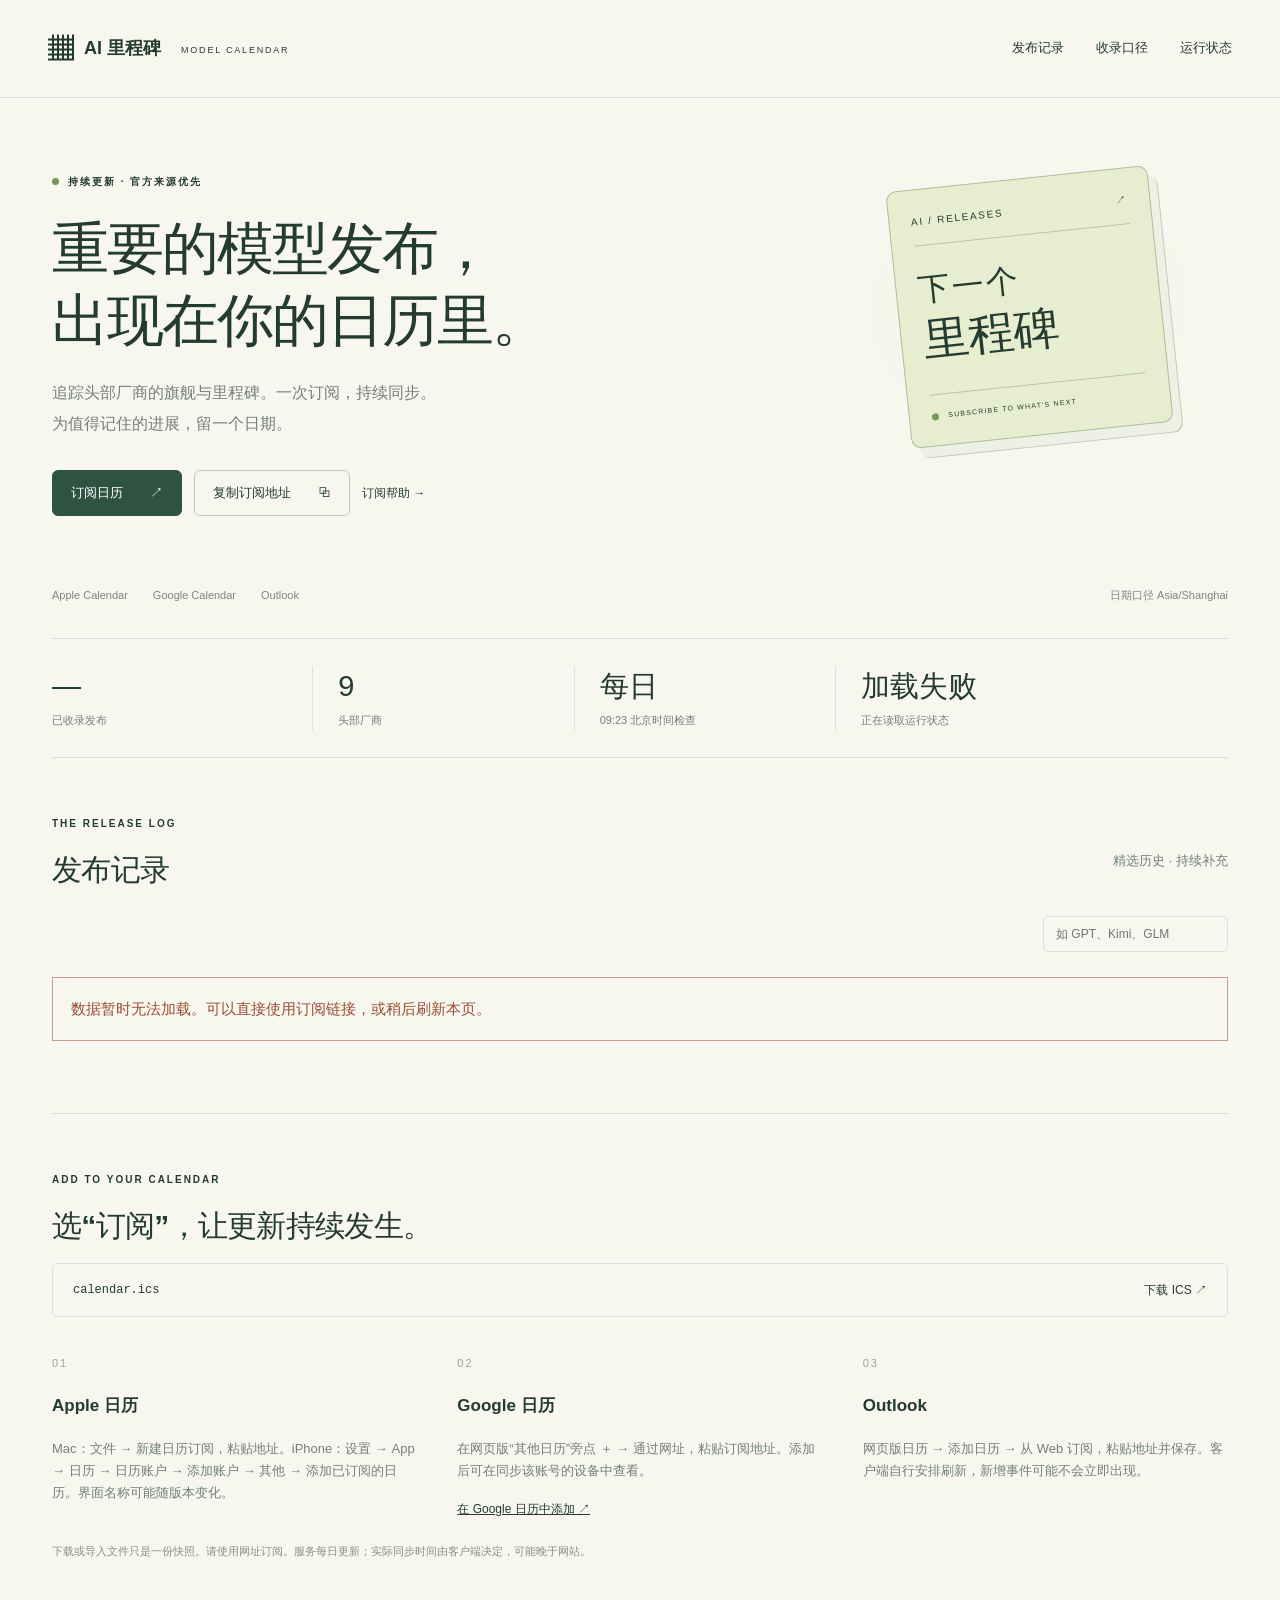
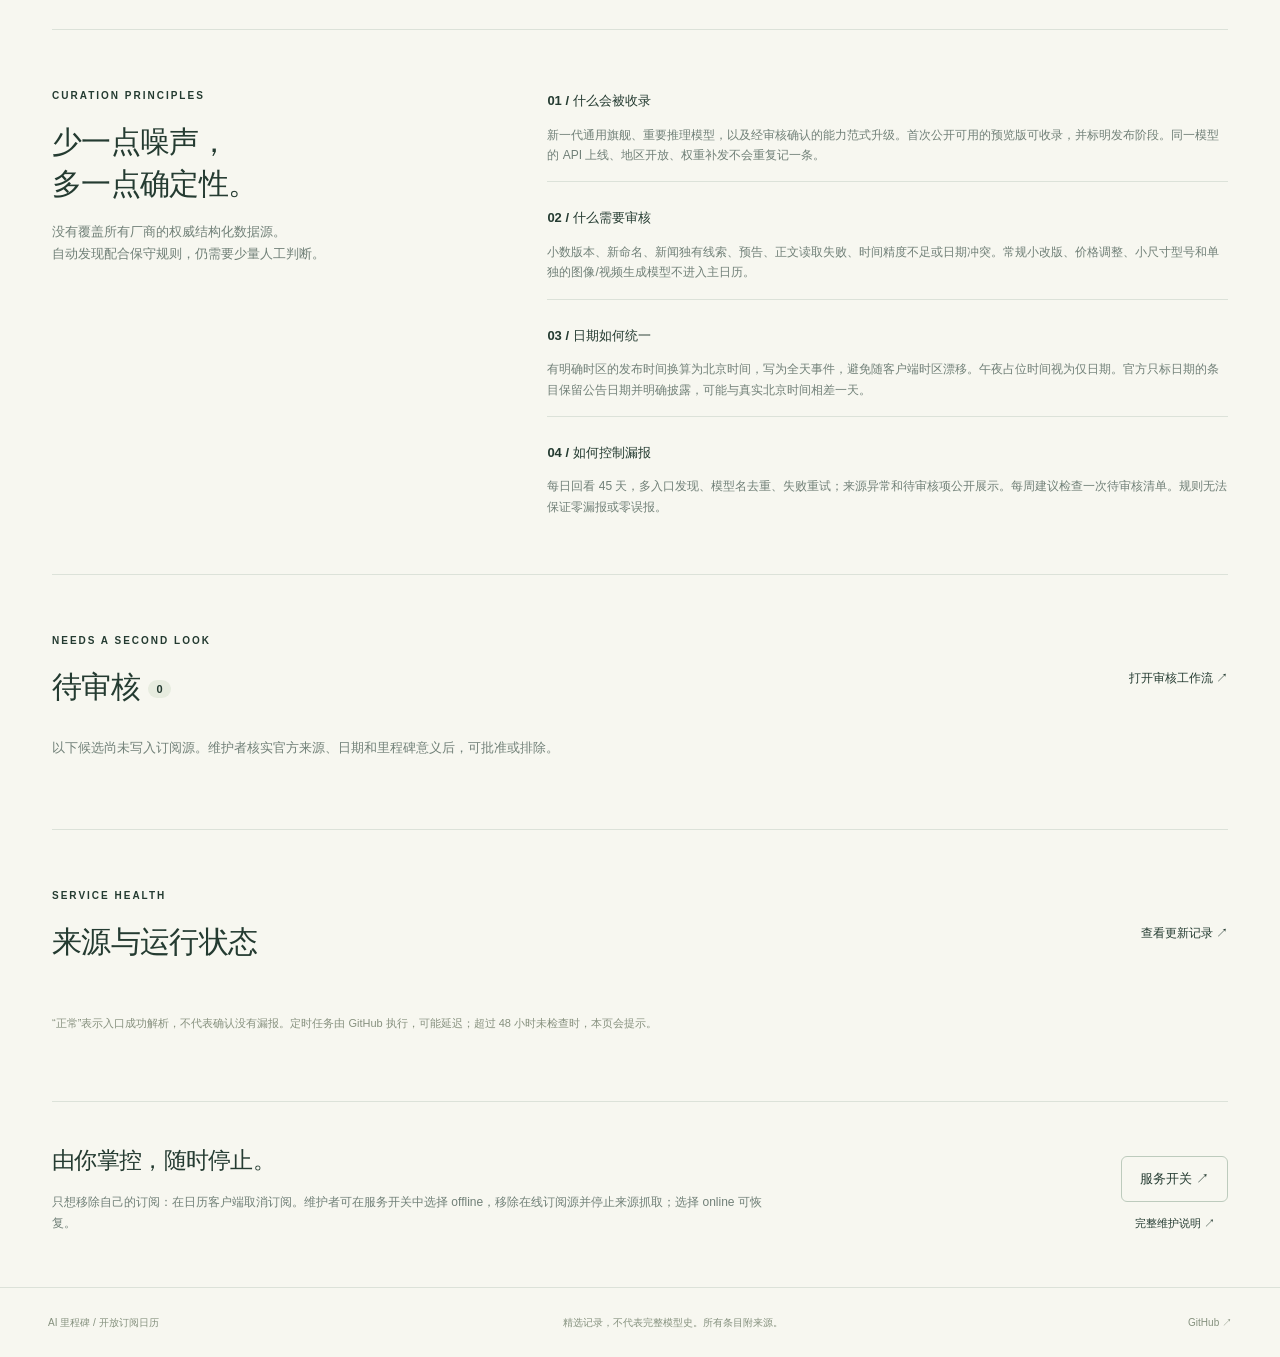
==== web/index.html @ 80b459f8 "Build AI milestone calendar with daily collection and Pages deployment" ====
<!doctype html>
<html lang="zh-CN"><head><meta charset="utf-8"><meta name="viewport" content="width=device-width,initial-scale=1"><meta name="description" content="头部 AI 大模型的旗舰与里程碑发布，订阅到你的日历。每日检查官方来源。"><meta name="color-scheme" content="light"><title>AI 里程碑 · 模型发布日历</title><link rel="icon" href="data:image/svg+xml,%3Csvg xmlns='http://www.w3.org/2000/svg' viewBox='0 0 64 64'%3E%3Crect width='64' height='64' rx='16' fill='%23284437'/%3E%3Cpath d='M18 18h28v29H18zM18 26h28M25 14v9M39 14v9' stroke='%23e7edd5' stroke-width='3' fill='none'/%3E%3C/svg%3E"><link rel="stylesheet" href="style.css"><script src="app.js" defer></script></head>
<body><header><a class="brand" href="./"><span class="brand-icon">▦</span> AI 里程碑 <small>MODEL CALENDAR</small></a><nav aria-label="主导航"><a href="#releases">发布记录</a><a href="#method">收录口径</a><a href="#status">运行状态</a></nav></header>
<main><section class="hero"><div class="eyebrow"><span class="dot"></span> 持续更新 · 官方来源优先</div><h1>重要的模型发布，<br>出现在你的日历里。</h1><p class="intro">追踪头部厂商的旗舰与里程碑。一次订阅，持续同步。<br>为值得记住的进展，留一个日期。</p><div class="actions"><a id="apple" class="button primary" href="calendar.ics">订阅日历 <span>↗</span></a><button id="copy" class="button">复制订阅地址 <span>⧉</span></button><a href="#subscribe" class="text-link">订阅帮助 →</a></div><div id="copy-message" role="status" class="copy-message"></div><div class="hero-foot"><span>Apple Calendar</span><span>Google Calendar</span><span>Outlook</span><span class="timezone">日期口径 Asia/Shanghai</span></div><div class="orbit" aria-hidden="true"><div class="calendar-art"><div class="art-top">AI / RELEASES <span>↗</span></div><div class="art-number">下一个<br><em>里程碑</em></div><div class="art-bottom"><span class="dot"></span> SUBSCRIBE TO WHAT'S NEXT</div></div></div></section>
<section class="metrics" aria-label="服务概况"><div><strong id="event-count">—</strong><span>已收录发布</span></div><div><strong>9</strong><span>头部厂商</span></div><div><strong>每日</strong><span>09:23 北京时间检查</span></div><div><strong id="health-label">检查中</strong><span id="last-check">正在读取运行状态</span></div></section>
<section id="releases" class="section"><div class="section-heading"><div><p class="eyebrow">THE RELEASE LOG</p><h2>发布记录</h2></div><span class="muted" id="history-note">精选历史 · 持续补充</span></div><div class="toolbar"><div id="filters" class="filters" aria-label="筛选厂商"></div><label class="search"><span>搜索模型</span><input id="search" type="search" placeholder="如 GPT、Kimi、GLM" autocomplete="off"></label></div><div id="events" class="events" aria-live="polite"><p>正在加载发布记录…</p></div></section>
<section id="subscribe" class="section"><p class="eyebrow">ADD TO YOUR CALENDAR</p><h2>选“订阅”，让更新持续发生。</h2><div class="url-box"><code id="feed-url">calendar.ics</code><a href="calendar.ics">下载 ICS ↗</a></div><div class="guide-grid"><article><span class="step">01</span><h3>Apple 日历</h3><p>Mac：文件 → 新建日历订阅，粘贴地址。iPhone：设置 → App → 日历 → 日历账户 → 添加账户 → 其他 → 添加已订阅的日历。界面名称可能随版本变化。</p></article><article><span class="step">02</span><h3>Google 日历</h3><p>在网页版“其他日历”旁点 ＋ → 通过网址，粘贴订阅地址。添加后可在同步该账号的设备中查看。</p><a id="google" href="https://calendar.google.com/">在 Google 日历中添加 ↗</a></article><article><span class="step">03</span><h3>Outlook</h3><p>网页版日历 → 添加日历 → 从 Web 订阅，粘贴地址并保存。客户端自行安排刷新，新增事件可能不会立即出现。</p></article></div><p class="note">下载或导入文件只是一份快照。请使用网址订阅。服务每日更新；实际同步时间由客户端决定，可能晚于网站。</p></section>
<section id="method" class="section two-col"><div><p class="eyebrow">CURATION PRINCIPLES</p><h2>少一点噪声，<br>多一点确定性。</h2><p class="muted">没有覆盖所有厂商的权威结构化数据源。<br>自动发现配合保守规则，仍需要少量人工判断。</p></div><div class="principles"><article><b>01 / 什么会被收录</b><p>新一代通用旗舰、重要推理模型，以及经审核确认的能力范式升级。首次公开可用的预览版可收录，并标明发布阶段。同一模型的 API 上线、地区开放、权重补发不会重复记一条。</p></article><article><b>02 / 什么需要审核</b><p>小数版本、新命名、新闻独有线索、预告、正文读取失败、时间精度不足或日期冲突。常规小改版、价格调整、小尺寸型号和单独的图像/视频生成模型不进入主日历。</p></article><article><b>03 / 日期如何统一</b><p>有明确时区的发布时间换算为北京时间，写为全天事件，避免随客户端时区漂移。午夜占位时间视为仅日期。官方只标日期的条目保留公告日期并明确披露，可能与真实北京时间相差一天。</p></article><article><b>04 / 如何控制漏报</b><p>每日回看 45 天，多入口发现、模型名去重、失败重试；来源异常和待审核项公开展示。每周建议检查一次待审核清单。规则无法保证零漏报或零误报。</p></article></div></section>
<section id="review" class="section"><div class="section-heading"><div><p class="eyebrow">NEEDS A SECOND LOOK</p><h2>待审核 <span id="pending-count" class="pill">0</span></h2></div><a id="review-workflow" class="text-link">打开审核工作流 ↗</a></div><p class="muted">以下候选尚未写入订阅源。维护者核实官方来源、日期和里程碑意义后，可批准或排除。</p><div id="pending"></div></section>
<section id="status" class="section"><div class="section-heading"><div><p class="eyebrow">SERVICE HEALTH</p><h2>来源与运行状态</h2></div><a id="actions-link" class="text-link">查看更新记录 ↗</a></div><p id="status-note" class="muted"></p><div id="sources" class="source-grid"></div><p class="note">“正常”表示入口成功解析，不代表确认没有漏报。定时任务由 GitHub 执行，可能延迟；超过 48 小时未检查时，本页会提示。</p></section>
<section class="manage"><div><h2>由你掌控，随时停止。</h2><p>只想移除自己的订阅：在日历客户端取消订阅。维护者可在服务开关中选择 offline，移除在线订阅源并停止来源抓取；选择 online 可恢复。</p></div><div class="manage-links"><a id="service-link" class="button">服务开关 ↗</a><a id="readme-link">完整维护说明 ↗</a></div></section></main><footer><span>AI 里程碑 / 开放订阅日历</span><span>精选记录，不代表完整模型史。所有条目附来源。</span><a id="repo-link">GitHub ↗</a></footer></body></html>
---- web/style.css ----
:root{--paper:#f7f7f0;--ink:#243b31;--muted:#718078;--line:#dce2d9;--green:#2e5343;--accent:#dce8ae;--white:#fff;--warn:#92612c}*{box-sizing:border-box}html{scroll-behavior:smooth;scroll-padding-top:90px}body{margin:0;background:var(--paper);color:var(--ink);font:15px/1.7 -apple-system,BlinkMacSystemFont,"Segoe UI","PingFang SC","Microsoft YaHei",sans-serif}a{color:inherit;text-decoration:none}button,input{font:inherit}button,a{touch-action:manipulation}a:hover{text-decoration:underline}button{cursor:pointer}header{max-width:1320px;margin:auto;padding:27px 48px;display:flex;justify-content:space-between;align-items:center;border-bottom:1px solid var(--line)}.brand{display:flex;align-items:center;gap:11px;font-size:18px;font-weight:650}.brand-icon{font-size:25px}.brand small{font-size:9px;letter-spacing:1.8px;font-weight:500;margin:5px 0 0 9px}nav{display:flex;gap:32px;font-size:13px}main{max-width:1224px;margin:auto;padding:0 24px}.hero{position:relative;padding:75px 0 33px;overflow:hidden}.eyebrow{font-size:10px;letter-spacing:2px;font-weight:650;margin:0 0 17px;display:flex;align-items:center;gap:9px}.dot{display:inline-block;width:7px;height:7px;background:#75975d;border-radius:50%}h1{font-size:clamp(35px,4.5vw,57px);font-weight:550;letter-spacing:-2px;line-height:1.27;margin:22px 0}h2{font-size:30px;line-height:1.4;font-weight:550;letter-spacing:-.7px;margin:0 0 16px}h3{font-size:17px;font-weight:600}.intro{font-size:16px;color:#738077;line-height:1.9}.actions{display:flex;align-items:center;gap:12px;margin-top:31px}.button{padding:11px 18px;border:1px solid #bdcbbd;background:transparent;border-radius:6px;display:inline-flex;gap:27px;align-items:center;color:var(--ink);font-size:13px;white-space:nowrap}.button:hover{background:#edf0e4;text-decoration:none}.button.primary{background:var(--green);border-color:var(--green);color:white}.button.primary:hover{background:#3e6652}.text-link{font-size:12px}.copy-message{min-height:26px;font-size:12px;color:var(--green)}.hero-foot{margin-top:44px;display:flex;gap:25px;font-size:11px;color:#7c867d}.timezone{margin-left:auto}.orbit{position:absolute;right:2%;top:74px;width:350px;height:270px;transform:rotate(-6deg);border-radius:50%;background:radial-gradient(ellipse,#e1e8d780,transparent 70%);display:grid;place-items:center}.calendar-art{width:263px;background:#e7edcf;border:1px solid #aebe99;border-radius:10px;box-shadow:8px 10px 0 #edf1e5,9px 11px 0 #c3cdb5;padding:23px 22px}.art-top{font-size:10px;letter-spacing:1.7px;border-bottom:1px solid #b9c5a6;padding-bottom:15px;display:flex;justify-content:space-between}.art-number{font-size:32px;line-height:1.3;padding:24px 0;letter-spacing:2px}.art-number em{font-style:normal;font-size:46px;letter-spacing:-1px}.art-bottom{font-size:7px;letter-spacing:1.2px;border-top:1px solid #b9c5a6;padding-top:15px;display:flex;gap:10px;align-items:center}.metrics{display:grid;grid-template-columns:1fr 1fr 1fr 1.5fr;border-top:1px solid var(--line);border-bottom:1px solid var(--line);padding:27px 0}.metrics>div{padding:0 25px;border-right:1px solid var(--line);display:flex;flex-direction:column}.metrics>div:first-child{padding-left:0}.metrics>div:last-child{border:0}.metrics strong{font-size:29px;font-weight:450;line-height:1.4}.metrics span{font-size:11px;color:var(--muted);margin-top:5px}.section{padding:57px 0;border-bottom:1px solid var(--line)}.section-heading{display:flex;align-items:center;justify-content:space-between;gap:20px}.muted{color:var(--muted);font-size:13px}.toolbar{display:flex;justify-content:space-between;gap:20px;align-items:flex-start;margin:9px 0 25px}.filters{display:flex;gap:7px;flex-wrap:wrap}.filter{border:1px solid var(--line);background:transparent;padding:6px 11px;border-radius:20px;color:#697c6c;font-size:11px}.filter.active{background:var(--green);color:white;border-color:var(--green)}.search{position:relative}.search>span{position:absolute;width:1px;height:1px;overflow:hidden;clip-path:inset(50%)}.search input{width:185px;background:transparent;border:1px solid var(--line);border-radius:5px;padding:7px 12px;font-size:12px}.year-label{font-size:11px;letter-spacing:2px;margin:28px 0 8px;color:#7b8b78}.event{display:grid;grid-template-columns:88px 1fr 130px;gap:22px;padding:25px 0;border-top:1px solid var(--line);align-items:start}.event-date{font-size:23px;line-height:1.2;font-weight:450;letter-spacing:-.8px}.event-date small{display:block;font-size:10px;color:var(--muted);margin-top:9px;letter-spacing:0}.event h3{margin:0 0 7px;font-size:20px;font-weight:550}.event p{font-size:13px;color:#68786b;margin:0;max-width:740px}.event .meta{margin-top:10px;font-size:10px;color:#83907f;display:flex;gap:14px;flex-wrap:wrap}.event-right{text-align:right;display:flex;flex-direction:column;align-items:flex-end;gap:16px}.vendor-tag{font-size:10px;background:#eaf0e2;border-radius:3px;padding:3px 8px;white-space:nowrap}.event-right a{font-size:11px}.pill{font-size:11px;padding:3px 9px;border-radius:20px;background:#e7ecdf;vertical-align:middle}.url-box{border:1px solid var(--line);padding:16px 20px;border-radius:5px;display:flex;justify-content:space-between;gap:20px;font-size:12px}.url-box code{overflow-wrap:anywhere}.url-box a{white-space:nowrap}.guide-grid{display:grid;grid-template-columns:repeat(3,1fr);gap:40px;margin-top:32px}.guide-grid p{font-size:13px;color:var(--muted)}.guide-grid a{font-size:12px;text-decoration:underline}.step{font-size:11px;letter-spacing:2px;color:#98a68f}.note{font-size:11px;color:#87917f;margin-top:22px}.two-col{display:grid;grid-template-columns:1fr 1.6fr;gap:70px}.principles article{border-bottom:1px solid var(--line);padding:0 0 16px;margin-bottom:22px}.principles article:last-child{border:0;margin:0;padding:0}.principles b{font-size:13px;font-weight:550}.principles p{font-size:12px;color:var(--muted);margin-bottom:0}.source-grid{display:grid;grid-template-columns:repeat(3,1fr);gap:12px}.source{border:1px solid var(--line);border-radius:5px;padding:13px 16px;font-size:12px}.source-top{display:flex;justify-content:space-between;gap:10px}.source small{display:block;color:var(--muted);font-size:10px;margin-top:4px}.badge{font-size:10px;color:#578253;white-space:nowrap}.badge.warn{color:var(--warn)}details{border:1px solid var(--line);border-radius:5px;margin:12px 0;padding:15px 18px}summary{cursor:pointer;font-size:13px}details p,details li{font-size:12px;color:var(--muted)}details code{font-size:11px}details a{text-decoration:underline}.manage{padding:42px 0;display:flex;justify-content:space-between;align-items:center;gap:40px}.manage h2{font-size:23px}.manage p{font-size:12px;color:var(--muted);max-width:720px}.manage-links{display:flex;flex-direction:column;gap:12px;align-items:center;font-size:11px}footer{max-width:1320px;margin:auto;border-top:1px solid var(--line);padding:26px 48px;display:flex;justify-content:space-between;gap:20px;color:#85917e;font-size:10px}button:focus-visible,a:focus-visible,input:focus-visible,summary:focus-visible{outline:3px solid #b4c881;outline-offset:3px}.error{color:#9b4c32;padding:18px;border:1px solid #cc9b8c}body.offline .actions{display:none}@media(min-width:1400px){main{padding:0 24px}.hero{padding-top:85px}}@media(max-width:900px){.orbit{right:-90px;opacity:.6;transform:rotate(-6deg) scale(.8)}.hero h1,.hero .intro,.actions{position:relative;z-index:1}.source-grid{grid-template-columns:repeat(2,1fr)}.two-col{gap:35px}.toolbar{flex-direction:column}.guide-grid{gap:20px}}@media(max-width:640px){header{padding:18px 20px}.brand small{display:none}nav{gap:15px;font-size:11px}main{padding:0 20px}.hero{padding-top:40px}.hero h1{font-size:37px}.hero .intro{font-size:13px}.orbit{display:none}.actions{flex-wrap:wrap;margin-top:24px}.actions>.text-link{width:100%;margin-top:7px}.button{gap:12px;padding:10px 12px}.hero-foot{gap:14px;flex-wrap:wrap;margin-top:25px;font-size:9px}.timezone{margin-left:0}.metrics{grid-template-columns:1fr 1fr;row-gap:24px;padding:22px 0}.metrics>div{padding:0 15px}.metrics>div:nth-child(odd){padding-left:0}.metrics>div:nth-child(2){border:0}.metrics strong{font-size:24px}.metrics span{font-size:10px}.section{padding:38px 0}.section-heading{align-items:flex-start}.section-heading>.muted{max-width:120px;text-align:right;font-size:10px}h2{font-size:25px}.event{grid-template-columns:57px 1fr;gap:13px;padding:20px 0}.event-date{font-size:20px}.event h3{font-size:17px}.event p{font-size:12px}.event-right{grid-column:2;flex-direction:row;align-items:center;justify-content:space-between;gap:10px;text-align:left}.event .meta{font-size:9px}.url-box{flex-direction:column;font-size:11px}.guide-grid,.two-col{grid-template-columns:1fr;gap:18px}.guide-grid h3{margin-top:5px}.two-col>div:first-child .muted{display:none}.source-grid{grid-template-columns:1fr}.manage{flex-direction:column;align-items:flex-start;gap:15px}.manage-links{flex-direction:row;gap:20px}footer{padding:22px 20px;flex-wrap:wrap}footer>span:nth-child(2){order:3;width:100%}}
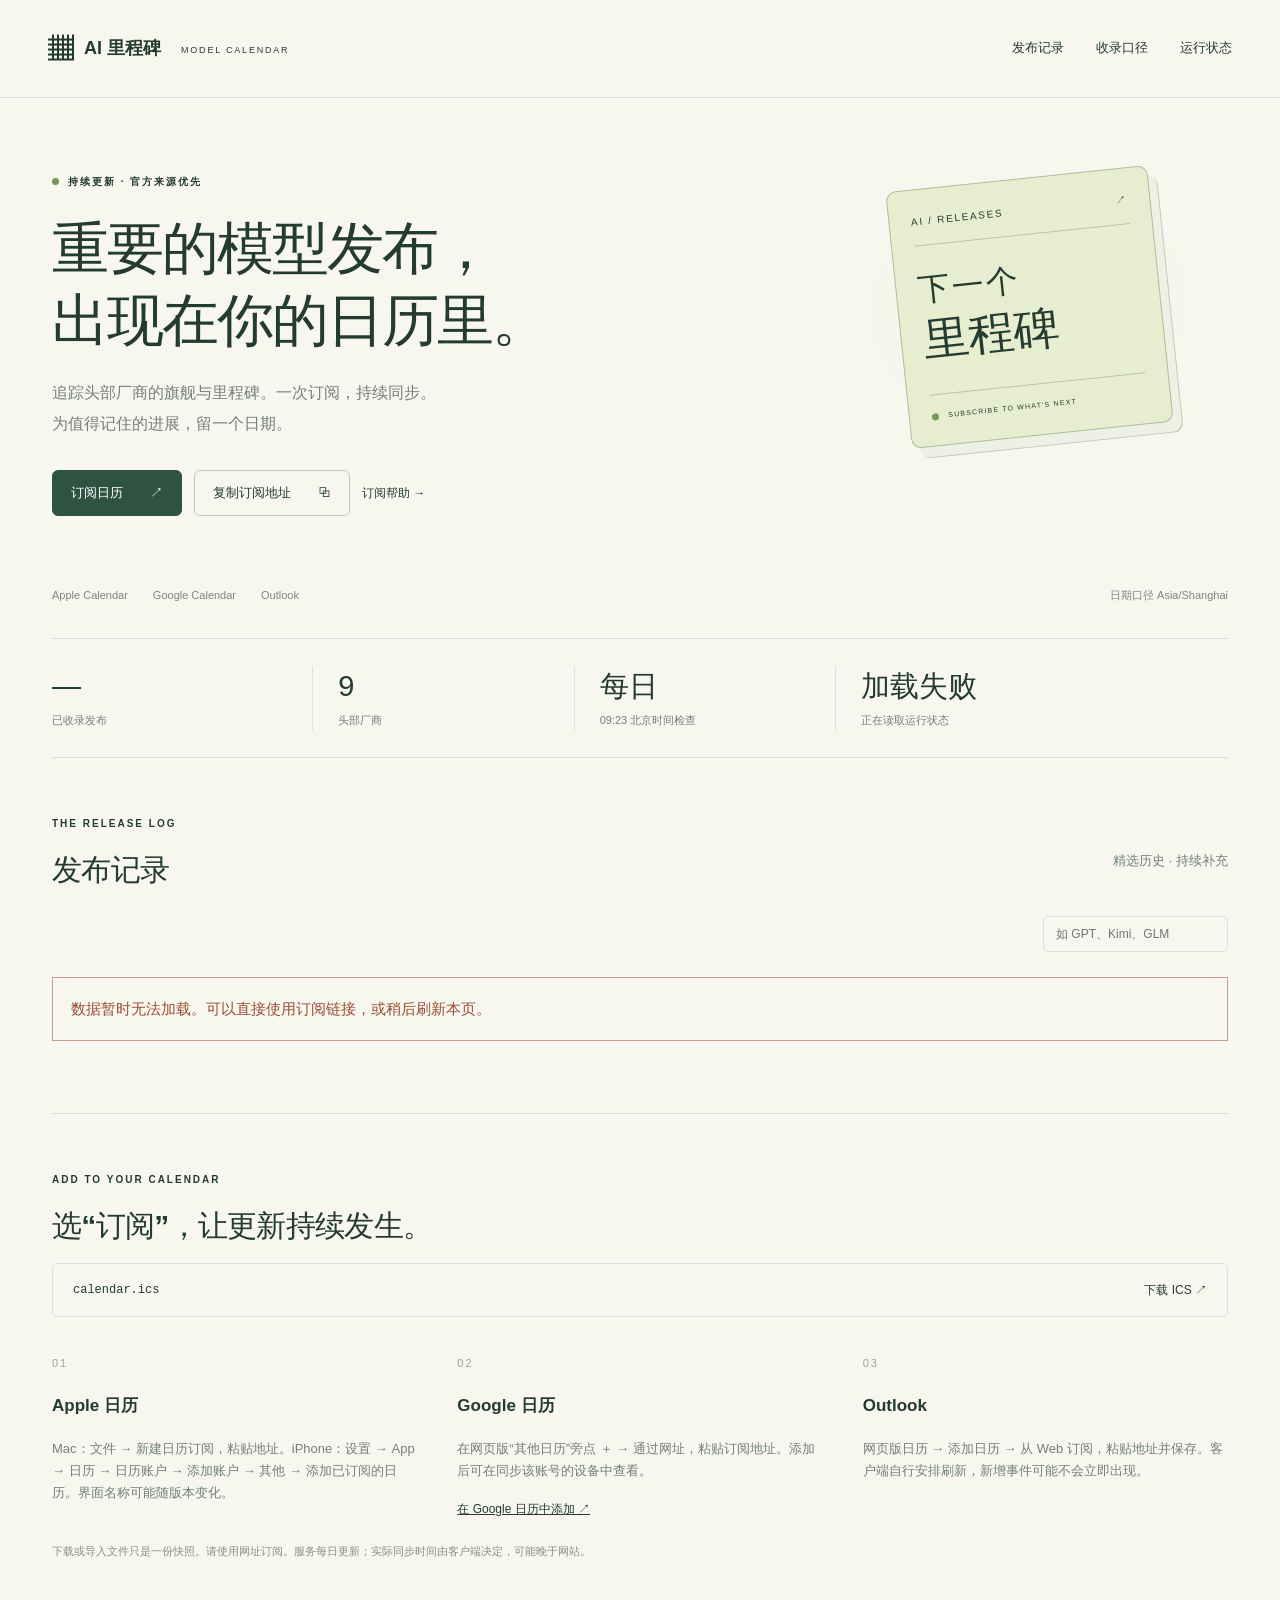
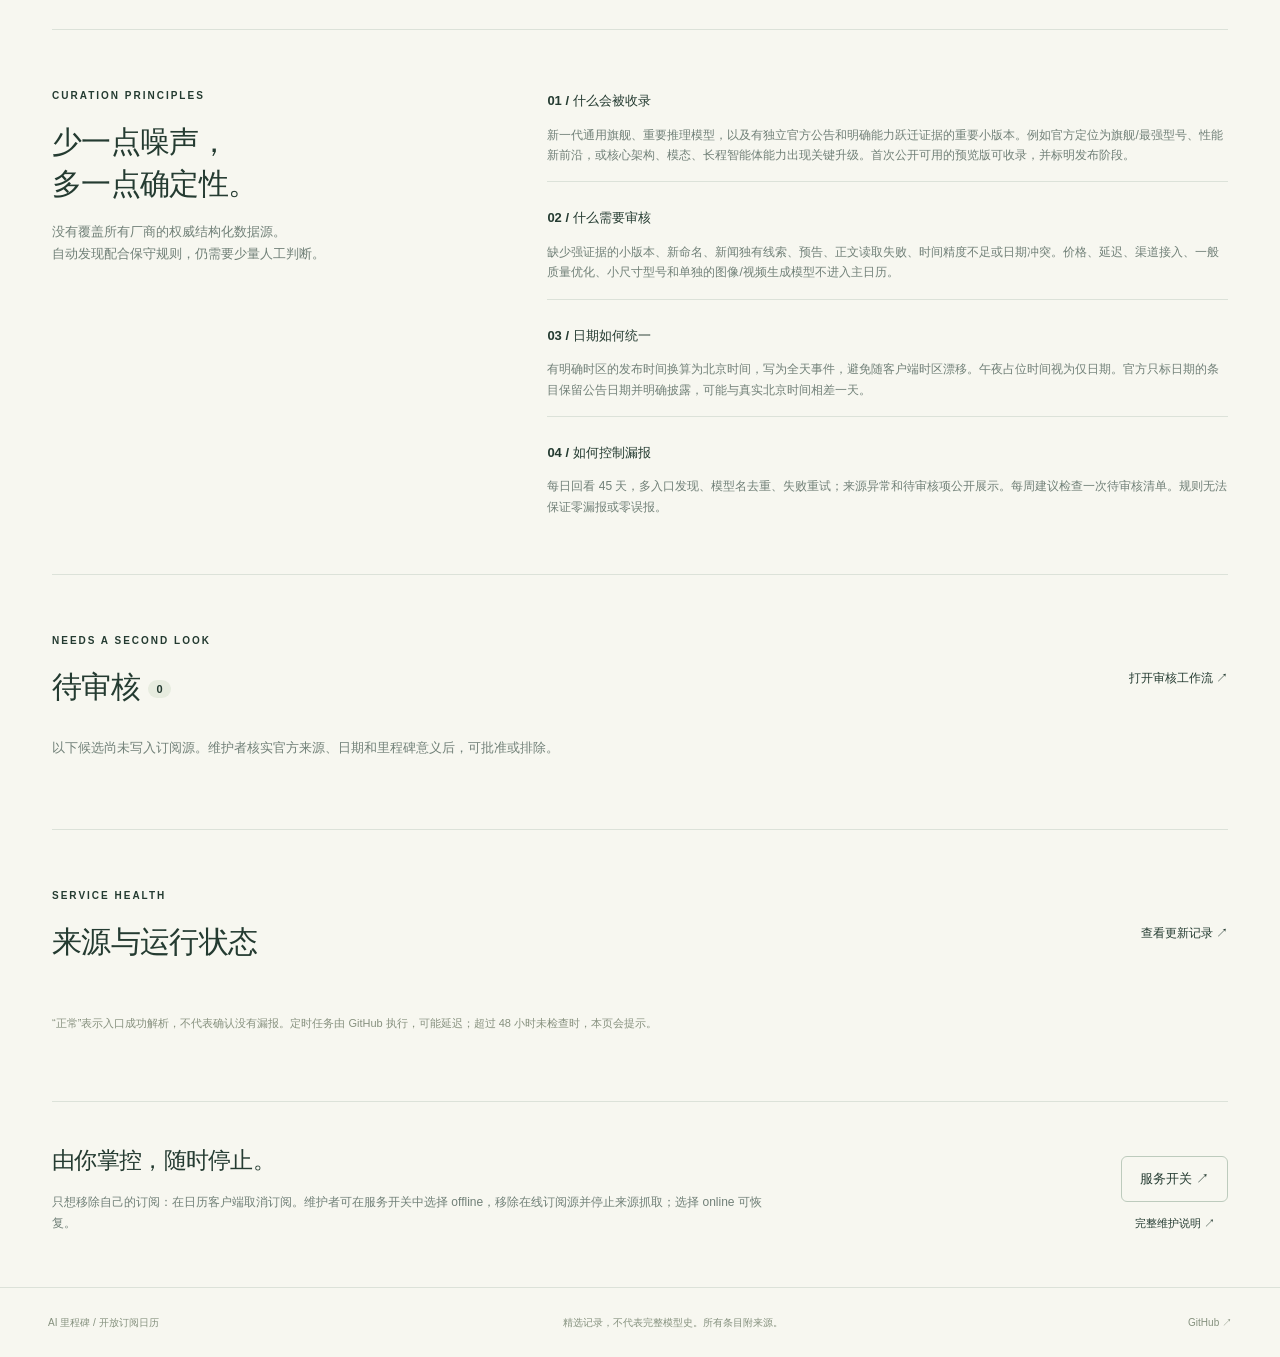
==== commit 7dd3f6f7: "Include important minor model releases" ====
--- a/web/index.html
+++ b/web/index.html
@@ -5,7 +5,7 @@
 <section class="metrics" aria-label="服务概况"><div><strong id="event-count">—</strong><span>已收录发布</span></div><div><strong>9</strong><span>头部厂商</span></div><div><strong>每日</strong><span>09:23 北京时间检查</span></div><div><strong id="health-label">检查中</strong><span id="last-check">正在读取运行状态</span></div></section>
 <section id="releases" class="section"><div class="section-heading"><div><p class="eyebrow">THE RELEASE LOG</p><h2>发布记录</h2></div><span class="muted" id="history-note">精选历史 · 持续补充</span></div><div class="toolbar"><div id="filters" class="filters" aria-label="筛选厂商"></div><label class="search"><span>搜索模型</span><input id="search" type="search" placeholder="如 GPT、Kimi、GLM" autocomplete="off"></label></div><div id="events" class="events" aria-live="polite"><p>正在加载发布记录…</p></div></section>
 <section id="subscribe" class="section"><p class="eyebrow">ADD TO YOUR CALENDAR</p><h2>选“订阅”，让更新持续发生。</h2><div class="url-box"><code id="feed-url">calendar.ics</code><a href="calendar.ics">下载 ICS ↗</a></div><div class="guide-grid"><article><span class="step">01</span><h3>Apple 日历</h3><p>Mac：文件 → 新建日历订阅，粘贴地址。iPhone：设置 → App → 日历 → 日历账户 → 添加账户 → 其他 → 添加已订阅的日历。界面名称可能随版本变化。</p></article><article><span class="step">02</span><h3>Google 日历</h3><p>在网页版“其他日历”旁点 ＋ → 通过网址，粘贴订阅地址。添加后可在同步该账号的设备中查看。</p><a id="google" href="https://calendar.google.com/">在 Google 日历中添加 ↗</a></article><article><span class="step">03</span><h3>Outlook</h3><p>网页版日历 → 添加日历 → 从 Web 订阅，粘贴地址并保存。客户端自行安排刷新，新增事件可能不会立即出现。</p></article></div><p class="note">下载或导入文件只是一份快照。请使用网址订阅。服务每日更新；实际同步时间由客户端决定，可能晚于网站。</p></section>
-<section id="method" class="section two-col"><div><p class="eyebrow">CURATION PRINCIPLES</p><h2>少一点噪声，<br>多一点确定性。</h2><p class="muted">没有覆盖所有厂商的权威结构化数据源。<br>自动发现配合保守规则，仍需要少量人工判断。</p></div><div class="principles"><article><b>01 / 什么会被收录</b><p>新一代通用旗舰、重要推理模型，以及经审核确认的能力范式升级。首次公开可用的预览版可收录，并标明发布阶段。同一模型的 API 上线、地区开放、权重补发不会重复记一条。</p></article><article><b>02 / 什么需要审核</b><p>小数版本、新命名、新闻独有线索、预告、正文读取失败、时间精度不足或日期冲突。常规小改版、价格调整、小尺寸型号和单独的图像/视频生成模型不进入主日历。</p></article><article><b>03 / 日期如何统一</b><p>有明确时区的发布时间换算为北京时间，写为全天事件，避免随客户端时区漂移。午夜占位时间视为仅日期。官方只标日期的条目保留公告日期并明确披露，可能与真实北京时间相差一天。</p></article><article><b>04 / 如何控制漏报</b><p>每日回看 45 天，多入口发现、模型名去重、失败重试；来源异常和待审核项公开展示。每周建议检查一次待审核清单。规则无法保证零漏报或零误报。</p></article></div></section>
+<section id="method" class="section two-col"><div><p class="eyebrow">CURATION PRINCIPLES</p><h2>少一点噪声，<br>多一点确定性。</h2><p class="muted">没有覆盖所有厂商的权威结构化数据源。<br>自动发现配合保守规则，仍需要少量人工判断。</p></div><div class="principles"><article><b>01 / 什么会被收录</b><p>新一代通用旗舰、重要推理模型，以及有独立官方公告和明确能力跃迁证据的重要小版本。例如官方定位为旗舰/最强型号、性能新前沿，或核心架构、模态、长程智能体能力出现关键升级。首次公开可用的预览版可收录，并标明发布阶段。</p></article><article><b>02 / 什么需要审核</b><p>缺少强证据的小版本、新命名、新闻独有线索、预告、正文读取失败、时间精度不足或日期冲突。价格、延迟、渠道接入、一般质量优化、小尺寸型号和单独的图像/视频生成模型不进入主日历。</p></article><article><b>03 / 日期如何统一</b><p>有明确时区的发布时间换算为北京时间，写为全天事件，避免随客户端时区漂移。午夜占位时间视为仅日期。官方只标日期的条目保留公告日期并明确披露，可能与真实北京时间相差一天。</p></article><article><b>04 / 如何控制漏报</b><p>每日回看 45 天，多入口发现、模型名去重、失败重试；来源异常和待审核项公开展示。每周建议检查一次待审核清单。规则无法保证零漏报或零误报。</p></article></div></section>
 <section id="review" class="section"><div class="section-heading"><div><p class="eyebrow">NEEDS A SECOND LOOK</p><h2>待审核 <span id="pending-count" class="pill">0</span></h2></div><a id="review-workflow" class="text-link">打开审核工作流 ↗</a></div><p class="muted">以下候选尚未写入订阅源。维护者核实官方来源、日期和里程碑意义后，可批准或排除。</p><div id="pending"></div></section>
 <section id="status" class="section"><div class="section-heading"><div><p class="eyebrow">SERVICE HEALTH</p><h2>来源与运行状态</h2></div><a id="actions-link" class="text-link">查看更新记录 ↗</a></div><p id="status-note" class="muted"></p><div id="sources" class="source-grid"></div><p class="note">“正常”表示入口成功解析，不代表确认没有漏报。定时任务由 GitHub 执行，可能延迟；超过 48 小时未检查时，本页会提示。</p></section>
 <section class="manage"><div><h2>由你掌控，随时停止。</h2><p>只想移除自己的订阅：在日历客户端取消订阅。维护者可在服务开关中选择 offline，移除在线订阅源并停止来源抓取；选择 online 可恢复。</p></div><div class="manage-links"><a id="service-link" class="button">服务开关 ↗</a><a id="readme-link">完整维护说明 ↗</a></div></section></main><footer><span>AI 里程碑 / 开放订阅日历</span><span>精选记录，不代表完整模型史。所有条目附来源。</span><a id="repo-link">GitHub ↗</a></footer></body></html>
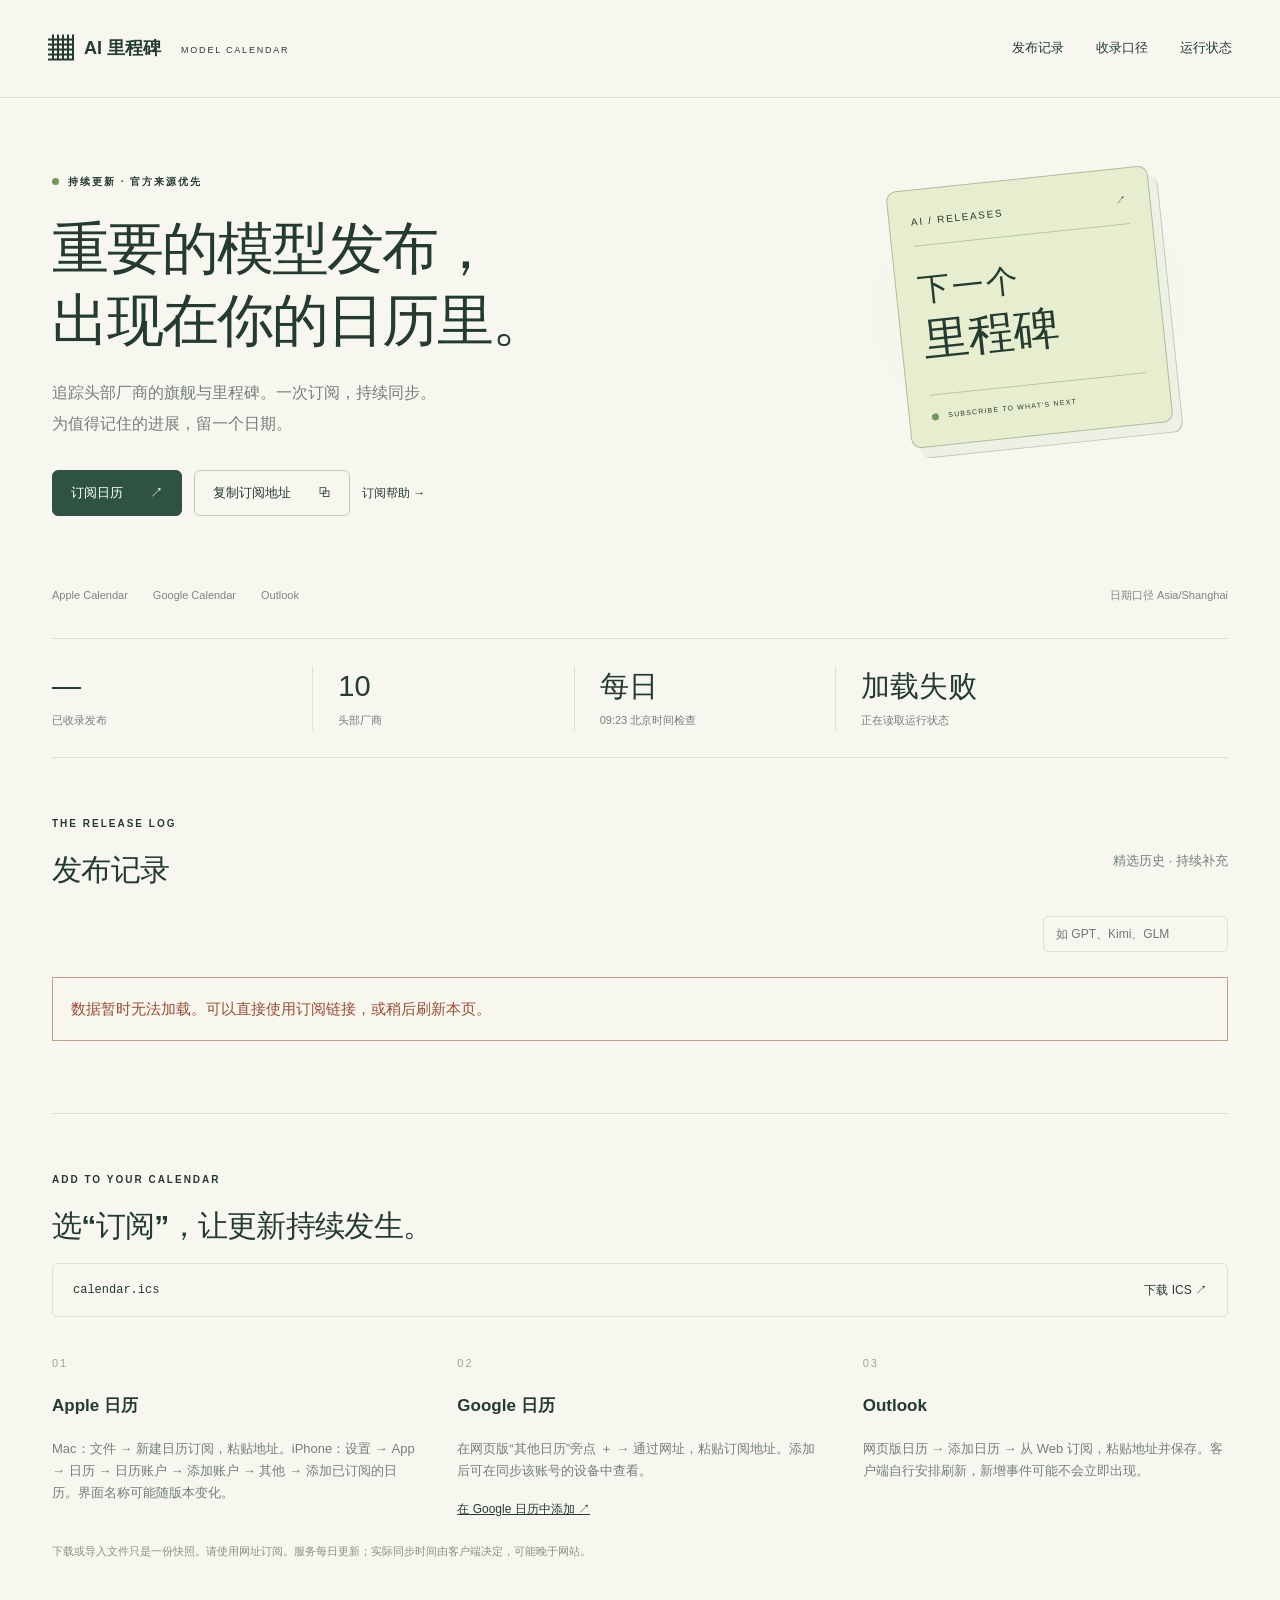
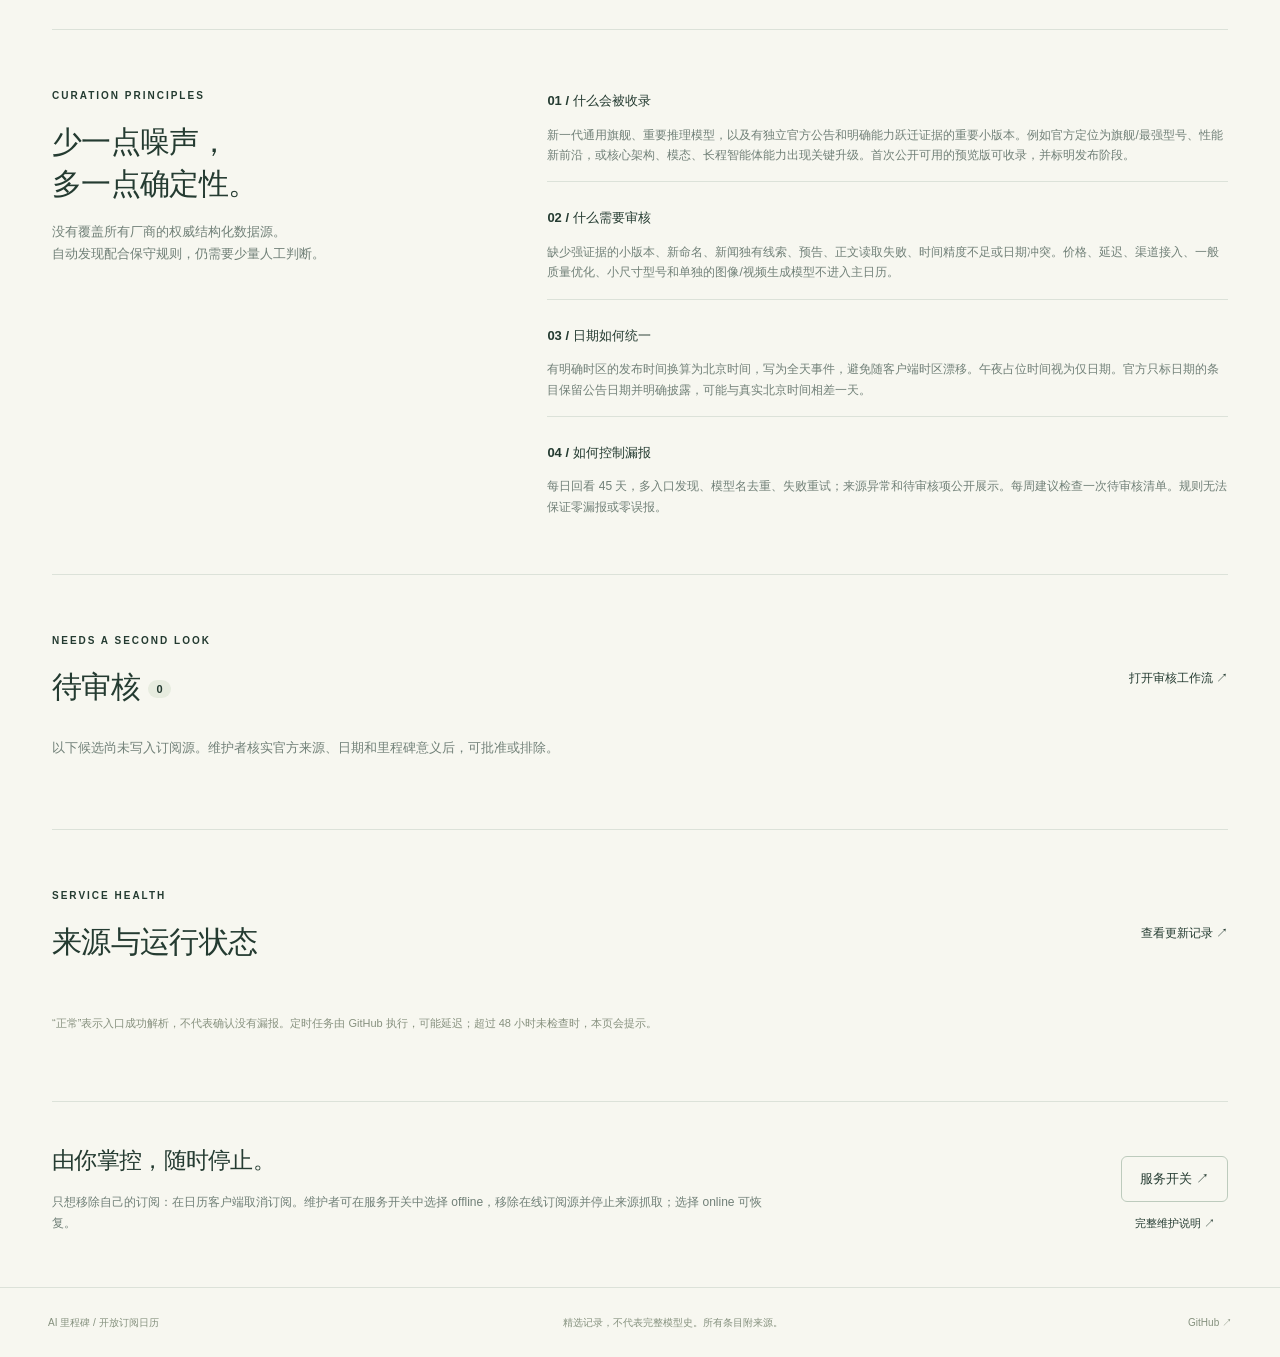
==== commit 4bade149: "Fix Seed discovery and track Xiaomi MiMo flagship releases" ====
--- a/web/index.html
+++ b/web/index.html
@@ -2,7 +2,7 @@
 <html lang="zh-CN"><head><meta charset="utf-8"><meta name="viewport" content="width=device-width,initial-scale=1"><meta name="description" content="头部 AI 大模型的旗舰与里程碑发布，订阅到你的日历。每日检查官方来源。"><meta name="color-scheme" content="light"><title>AI 里程碑 · 模型发布日历</title><link rel="icon" href="data:image/svg+xml,%3Csvg xmlns='http://www.w3.org/2000/svg' viewBox='0 0 64 64'%3E%3Crect width='64' height='64' rx='16' fill='%23284437'/%3E%3Cpath d='M18 18h28v29H18zM18 26h28M25 14v9M39 14v9' stroke='%23e7edd5' stroke-width='3' fill='none'/%3E%3C/svg%3E"><link rel="stylesheet" href="style.css"><script src="app.js" defer></script></head>
 <body><header><a class="brand" href="./"><span class="brand-icon">▦</span> AI 里程碑 <small>MODEL CALENDAR</small></a><nav aria-label="主导航"><a href="#releases">发布记录</a><a href="#method">收录口径</a><a href="#status">运行状态</a></nav></header>
 <main><section class="hero"><div class="eyebrow"><span class="dot"></span> 持续更新 · 官方来源优先</div><h1>重要的模型发布，<br>出现在你的日历里。</h1><p class="intro">追踪头部厂商的旗舰与里程碑。一次订阅，持续同步。<br>为值得记住的进展，留一个日期。</p><div class="actions"><a id="apple" class="button primary" href="calendar.ics">订阅日历 <span>↗</span></a><button id="copy" class="button">复制订阅地址 <span>⧉</span></button><a href="#subscribe" class="text-link">订阅帮助 →</a></div><div id="copy-message" role="status" class="copy-message"></div><div class="hero-foot"><span>Apple Calendar</span><span>Google Calendar</span><span>Outlook</span><span class="timezone">日期口径 Asia/Shanghai</span></div><div class="orbit" aria-hidden="true"><div class="calendar-art"><div class="art-top">AI / RELEASES <span>↗</span></div><div class="art-number">下一个<br><em>里程碑</em></div><div class="art-bottom"><span class="dot"></span> SUBSCRIBE TO WHAT'S NEXT</div></div></div></section>
-<section class="metrics" aria-label="服务概况"><div><strong id="event-count">—</strong><span>已收录发布</span></div><div><strong>9</strong><span>头部厂商</span></div><div><strong>每日</strong><span>09:23 北京时间检查</span></div><div><strong id="health-label">检查中</strong><span id="last-check">正在读取运行状态</span></div></section>
+<section class="metrics" aria-label="服务概况"><div><strong id="event-count">—</strong><span>已收录发布</span></div><div><strong>10</strong><span>头部厂商</span></div><div><strong>每日</strong><span>09:23 北京时间检查</span></div><div><strong id="health-label">检查中</strong><span id="last-check">正在读取运行状态</span></div></section>
 <section id="releases" class="section"><div class="section-heading"><div><p class="eyebrow">THE RELEASE LOG</p><h2>发布记录</h2></div><span class="muted" id="history-note">精选历史 · 持续补充</span></div><div class="toolbar"><div id="filters" class="filters" aria-label="筛选厂商"></div><label class="search"><span>搜索模型</span><input id="search" type="search" placeholder="如 GPT、Kimi、GLM" autocomplete="off"></label></div><div id="events" class="events" aria-live="polite"><p>正在加载发布记录…</p></div></section>
 <section id="subscribe" class="section"><p class="eyebrow">ADD TO YOUR CALENDAR</p><h2>选“订阅”，让更新持续发生。</h2><div class="url-box"><code id="feed-url">calendar.ics</code><a href="calendar.ics">下载 ICS ↗</a></div><div class="guide-grid"><article><span class="step">01</span><h3>Apple 日历</h3><p>Mac：文件 → 新建日历订阅，粘贴地址。iPhone：设置 → App → 日历 → 日历账户 → 添加账户 → 其他 → 添加已订阅的日历。界面名称可能随版本变化。</p></article><article><span class="step">02</span><h3>Google 日历</h3><p>在网页版“其他日历”旁点 ＋ → 通过网址，粘贴订阅地址。添加后可在同步该账号的设备中查看。</p><a id="google" href="https://calendar.google.com/">在 Google 日历中添加 ↗</a></article><article><span class="step">03</span><h3>Outlook</h3><p>网页版日历 → 添加日历 → 从 Web 订阅，粘贴地址并保存。客户端自行安排刷新，新增事件可能不会立即出现。</p></article></div><p class="note">下载或导入文件只是一份快照。请使用网址订阅。服务每日更新；实际同步时间由客户端决定，可能晚于网站。</p></section>
 <section id="method" class="section two-col"><div><p class="eyebrow">CURATION PRINCIPLES</p><h2>少一点噪声，<br>多一点确定性。</h2><p class="muted">没有覆盖所有厂商的权威结构化数据源。<br>自动发现配合保守规则，仍需要少量人工判断。</p></div><div class="principles"><article><b>01 / 什么会被收录</b><p>新一代通用旗舰、重要推理模型，以及有独立官方公告和明确能力跃迁证据的重要小版本。例如官方定位为旗舰/最强型号、性能新前沿，或核心架构、模态、长程智能体能力出现关键升级。首次公开可用的预览版可收录，并标明发布阶段。</p></article><article><b>02 / 什么需要审核</b><p>缺少强证据的小版本、新命名、新闻独有线索、预告、正文读取失败、时间精度不足或日期冲突。价格、延迟、渠道接入、一般质量优化、小尺寸型号和单独的图像/视频生成模型不进入主日历。</p></article><article><b>03 / 日期如何统一</b><p>有明确时区的发布时间换算为北京时间，写为全天事件，避免随客户端时区漂移。午夜占位时间视为仅日期。官方只标日期的条目保留公告日期并明确披露，可能与真实北京时间相差一天。</p></article><article><b>04 / 如何控制漏报</b><p>每日回看 45 天，多入口发现、模型名去重、失败重试；来源异常和待审核项公开展示。每周建议检查一次待审核清单。规则无法保证零漏报或零误报。</p></article></div></section>
